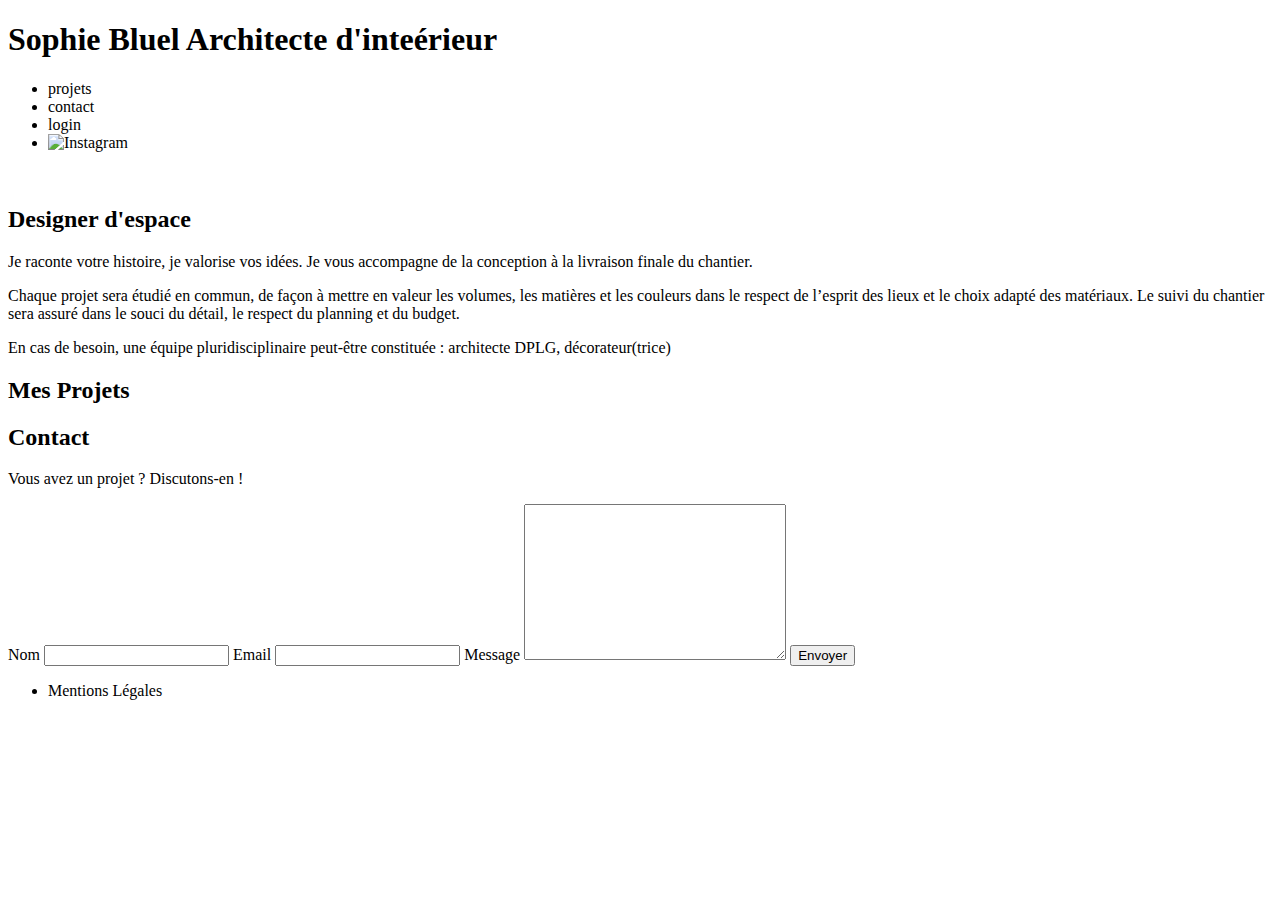
==== FrontEnd/index.html @ 1bb4367b "Récuération travaux back-end et affichage" ====
<!DOCTYPE html>
<html lang="fr">
<head>
	<meta charset="UTF-8">
	<title>Sophie Bluel - Architecte d'intérieur</title>
	<meta name="viewport" content="width=device-width, initial-scale=1.0">
	<link rel="preconnect" href="https://fonts.googleapis.com">
	<link rel="preconnect" href="https://fonts.gstatic.com" crossorigin>
	<link href="https://fonts.googleapis.com/css2?family=Syne:wght@700;800&family=Work+Sans&display=swap" rel="stylesheet">
	<meta name="description" content="">
	<link rel="stylesheet" href="./assets/style.css">
	<script src="travaux.js"></script>
</head>
<body>
<header>
	<h1>Sophie Bluel <span>Architecte d'inteérieur</span></h1>
	<nav>
		<ul>
			<li>projets</li>
			<li>contact</li>
			<li>login</li>
			<li><img src="./assets/icons/instagram.png" alt="Instagram"></li>
		</ul>
	</nav>
</header>
<main>
	<section id="introduction">
		<figure>
			<img src="./assets/images/sophie-bluel.png" alt="">
		</figure>
		<article>
			<h2>Designer d'espace</h2>
			<p>Je raconte votre histoire, je valorise vos idées. Je vous accompagne de la conception à la livraison finale du chantier.</p>
			<p>Chaque projet sera étudié en commun, de façon à mettre en valeur les volumes, les matières et les couleurs dans le respect de l’esprit des lieux et le choix adapté des matériaux. Le suivi du chantier sera assuré dans le souci du détail, le respect du planning et du budget.</p>
			<p>En cas de besoin, une équipe pluridisciplinaire peut-être constituée : architecte DPLG, décorateur(trice)</p>
		</article>
	</section>
	<section id="portfolio">
		<h2>Mes Projets</h2>
		<div class="gallery">
			
		</div>
	</section>
	<section id="contact">
		<h2>Contact</h2>
		<p>Vous avez un projet ? Discutons-en !</p>
		<form action="#" method="post">
			<label for="name">Nom</label>
			<input type="text" name="name" id="name">
			<label for="email">Email</label>
			<input type="email" name="email" id="email">
			<label for="message">Message</label>
			<textarea name="message" id="message" cols="30" rows="10"></textarea>
			<input type="submit" value="Envoyer">
		</form>
	</section>
</main>

<footer>
	<nav>
		<ul>
			<li>Mentions Légales</li>
		</ul>
	</nav>
</footer>
</body>
</html>
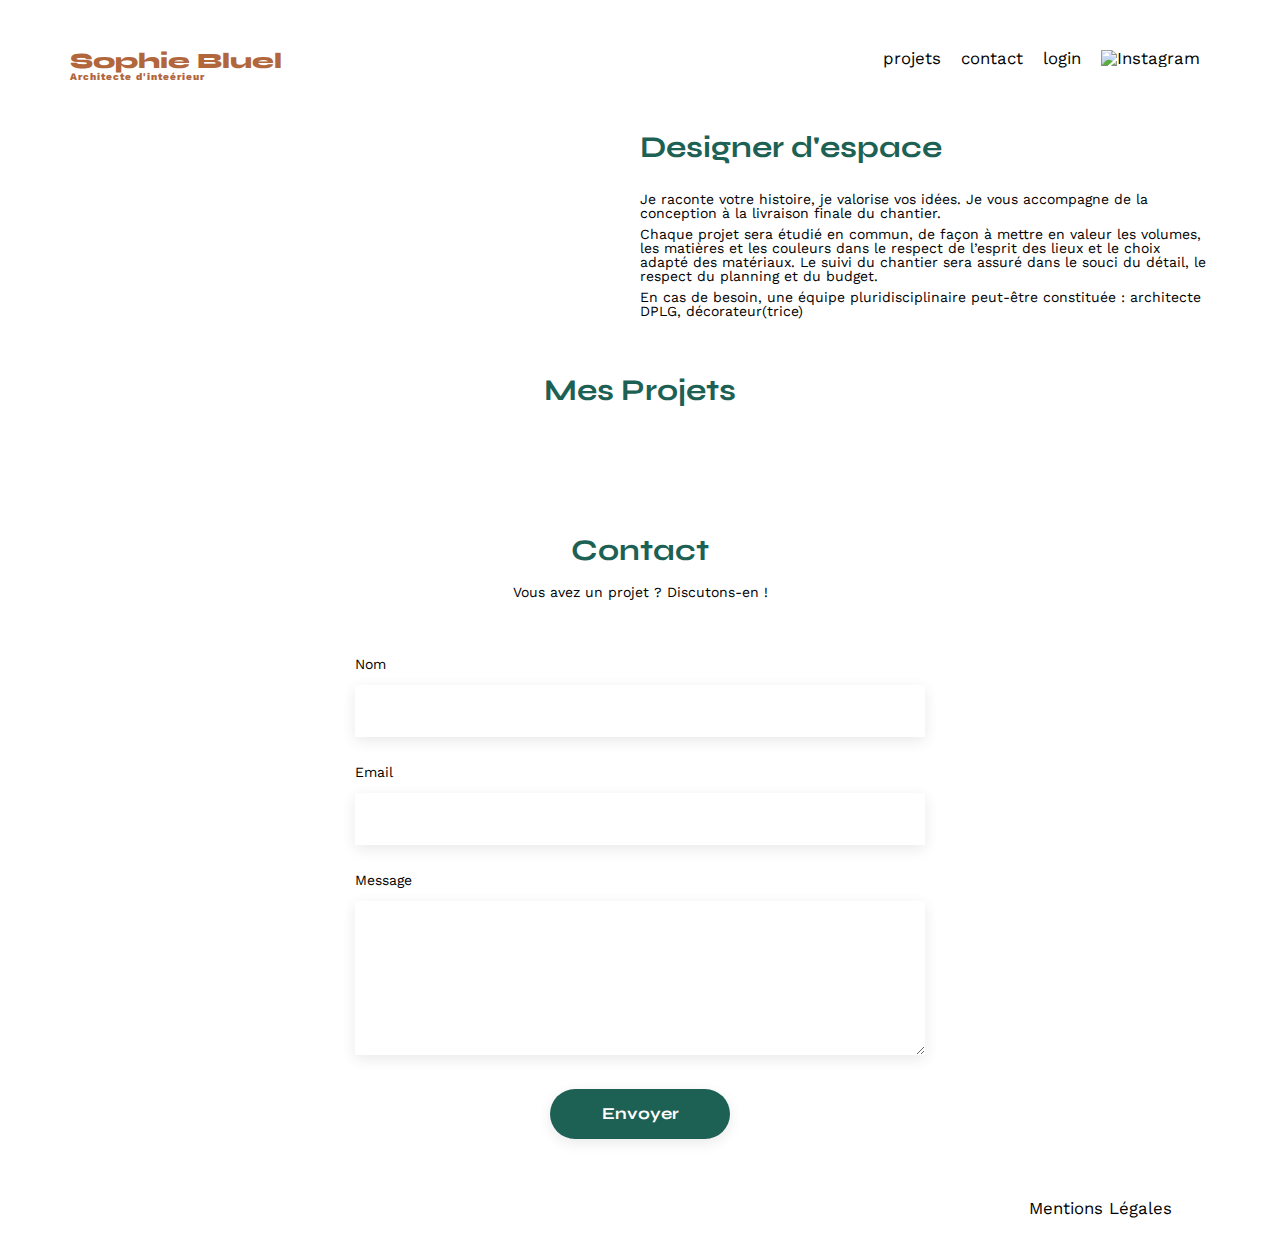
==== commit 13dee453: "Maj" ====
--- a/FrontEnd/index.html
+++ b/FrontEnd/index.html
@@ -9,7 +9,7 @@
 	<link href="https://fonts.googleapis.com/css2?family=Syne:wght@700;800&family=Work+Sans&display=swap" rel="stylesheet">
 	<meta name="description" content="">
 	<link rel="stylesheet" href="./assets/style.css">
-	<script src="travaux.js"></script>
+	<script defer src="travaux.js"></script>
 </head>
 <body>
 <header>
@@ -37,6 +37,9 @@
 	</section>
 	<section id="portfolio">
 		<h2>Mes Projets</h2>
+		<form class="filtres" id="filtres">
+			
+		</form>
 		<div class="gallery">
 			
 		</div>
--- a/FrontEnd/assets/style.css
+++ b/FrontEnd/assets/style.css
@@ -0,0 +1,212 @@
+/* http://meyerweb.com/eric/tools/css/reset/
+   v2.0 | 20110126
+   License: none (public domain)
+*/
+
+html, body, div, span, applet, object, iframe,
+h1, h2, h3, h4, h5, h6, p, blockquote, pre,
+a, abbr, acronym, address, big, cite, code,
+del, dfn, em, img, ins, kbd, q, s, samp,
+small, strike, strong, sub, sup, tt, var,
+b, u, i, center,
+dl, dt, dd, ol, ul, li,
+fieldset, form, label, legend,
+table, caption, tbody, tfoot, thead, tr, th, td,
+article, aside, canvas, details, embed,
+figure, figcaption, footer, header, hgroup,
+menu, nav, output, ruby, section, summary,
+time, mark, audio, video {
+	margin: 0;
+	padding: 0;
+	border: 0;
+	font-size: 100%;
+	font: inherit;
+	vertical-align: baseline;
+}
+/* HTML5 display-role reset for older browsers */
+article, aside, details, figcaption, figure,
+footer, header, hgroup, menu, nav, section {
+	display: block;
+}
+body {
+	line-height: 1;
+}
+ol, ul {
+	list-style: none;
+}
+blockquote, q {
+	quotes: none;
+}
+blockquote:before, blockquote:after,
+q:before, q:after {
+	content: '';
+	content: none;
+}
+table {
+	border-collapse: collapse;
+	border-spacing: 0;
+}
+/** end reset css**/
+body {
+	max-width: 1140px;
+	margin:auto;
+	font-family: 'Work Sans' ;
+	font-size: 14px;
+}
+header {
+	display: flex;
+	justify-content: space-between;
+	margin: 50px 0
+}
+section {
+	margin: 50px 0
+}
+
+h1{
+	display: flex;
+	flex-direction: column;
+	font-family: 'Syne';
+	font-size: 22px;
+	font-weight: 800;
+	color: #B1663C
+}
+
+h1 > span {
+	font-family: 'Work Sans';
+	font-size:10px;
+	letter-spacing: 0.1em;
+}
+
+h2{
+	font-family: 'Syne';
+	font-weight: 700;
+	font-size: 30px;
+	color: #1D6154
+}
+nav ul {
+	display: flex;
+	align-items: center;
+	list-style-type: none;
+
+}
+nav li {
+	padding: 0 10px;
+	font-size: 1.2em;
+}
+
+li:hover {
+	color: #B1663C;
+}
+#introduction {
+	display: flex;
+	align-items: center;
+}
+#introduction figure {
+	flex: 1
+}
+#introduction img {
+	display: block;
+	margin: auto;
+	width: 80%;
+}
+
+#introduction article {
+	flex: 1
+}
+#introduction h2 {
+	margin-bottom: 1em;
+}
+
+#introduction p {
+	margin-bottom: 0.5em;
+}
+#portfolio h2 {
+	text-align: center;
+	margin-bottom: 1em;
+}
+.gallery {
+	width: 100%;
+	display: grid;
+	grid-template-columns: 1fr 1fr 1fr;
+	grid-column-gap: 20px;
+	grid-row-gap: 20px;
+}
+
+.gallery img {
+	width: 100%;
+
+}
+#contact {
+	width: 50%;
+margin: auto;
+}
+#contact > * {
+	text-align: center;
+
+}
+#contact h2{
+	margin-bottom: 20px;
+}
+#contact form {
+	text-align: left;
+	margin-top:30px;
+	display: flex;
+	flex-direction: column;
+}
+
+#contact input {
+	height: 50px;
+	font-size: 1.2em;
+	border: none;
+	box-shadow: 0px 4px 14px rgba(0, 0, 0, 0.09);
+}
+#contact label {
+	margin: 2em 0 1em 0;
+}
+#contact textarea {
+	border: none;
+	box-shadow: 0px 4px 14px rgba(0, 0, 0, 0.09);
+}
+
+input[type="submit"]{
+	font-family: 'Syne';
+	font-weight: 700;
+	color: white;
+	background-color: #1D6154;
+	margin : 2em auto ;
+	width: 180px;
+	text-align: center;
+	border-radius: 60px ;
+}
+
+footer nav ul {
+	display: flex;
+	justify-content: flex-end;
+	margin: 2em
+}
+
+.filtres
+{
+	display: flex;
+	justify-content: center;
+	margin-bottom: 50px;
+}
+
+.filtres button
+{
+	border: 1px solid #1D6154;
+	border-radius: 25px;
+	background-color: white;
+	margin-right: 10px;
+	padding-left: 5px;
+	padding-right: 5px;
+	padding-top: 5px;
+	padding-bottom: 5px;
+	font-family: 'work', sans-serif;
+}
+
+.filtres button:hover
+{
+	background-color: #1D6154;
+	color: white;
+}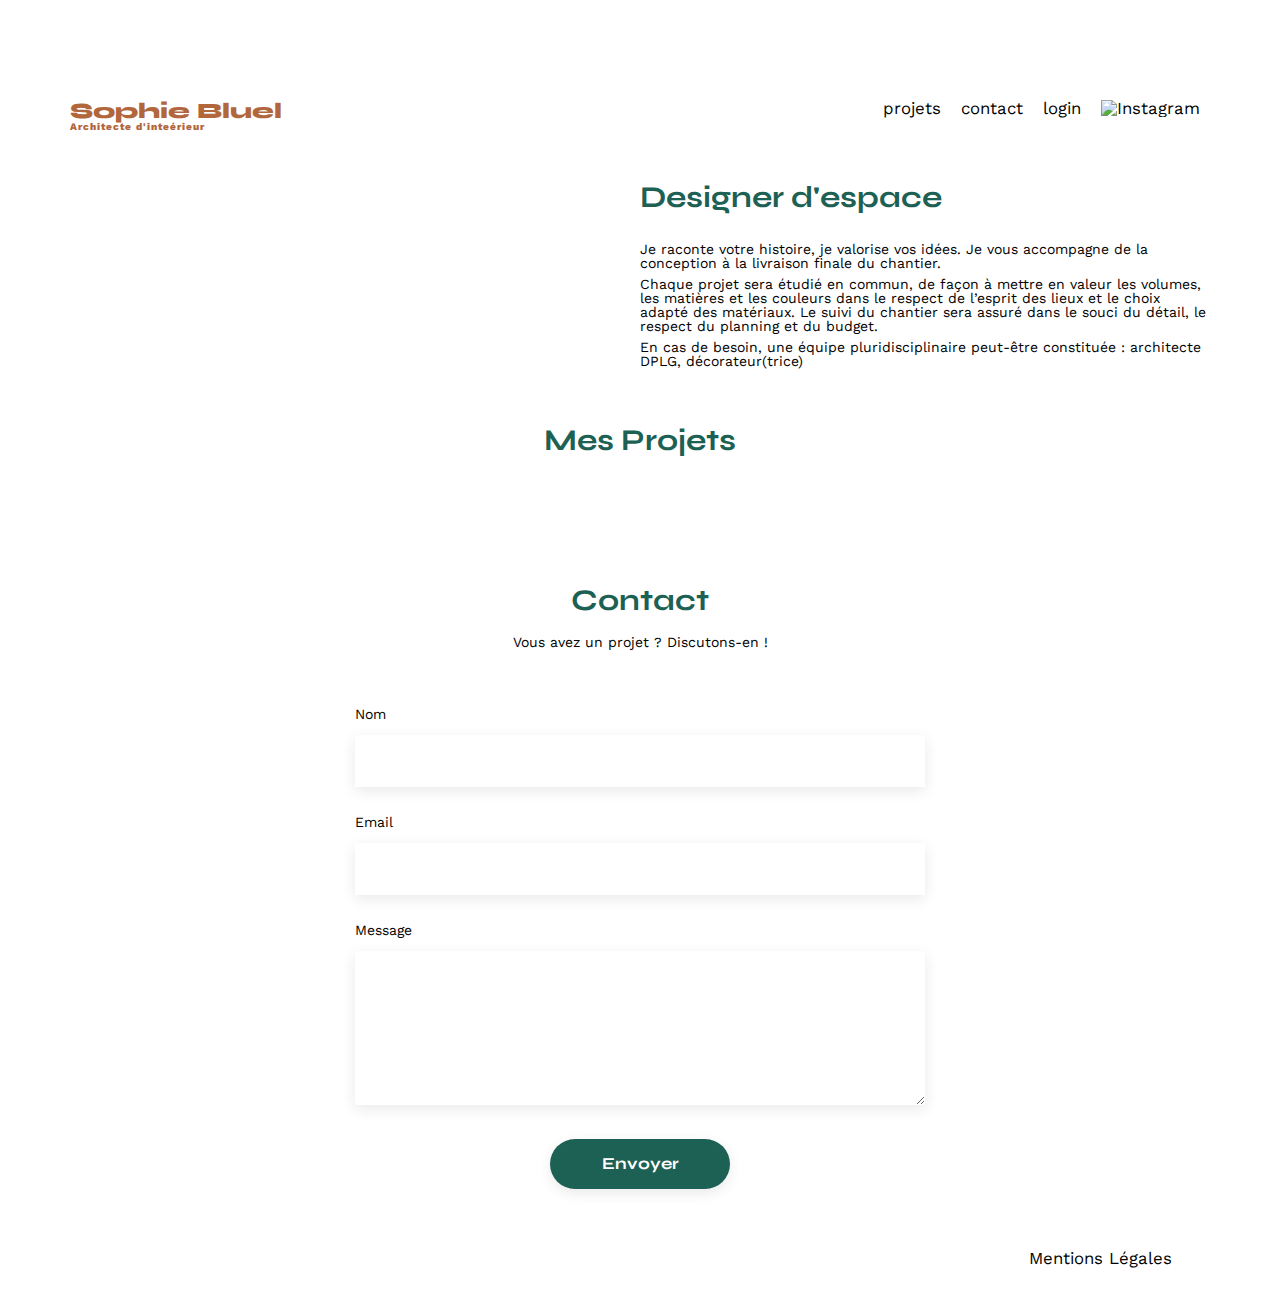
==== commit d151de82: "ajout Login et Modal" ====
--- a/FrontEnd/index.html
+++ b/FrontEnd/index.html
@@ -9,21 +9,44 @@
 	<link href="https://fonts.googleapis.com/css2?family=Syne:wght@700;800&family=Work+Sans&display=swap" rel="stylesheet">
 	<meta name="description" content="">
 	<link rel="stylesheet" href="./assets/style.css">
-	<script defer src="travaux.js"></script>
+	<script src="travaux.js" defer></script>
+	<script src="https://kit.fontawesome.com/6b22252ea7.js" crossorigin="anonymous"></script>
 </head>
 <body>
+	<div class="bandeNoir">
+
+	</div>
 <header>
 	<h1>Sophie Bluel <span>Architecte d'inteérieur</span></h1>
 	<nav>
 		<ul>
 			<li>projets</li>
 			<li>contact</li>
-			<li>login</li>
+			<li class="loginU"><a class ="logOutIfIn" href="login.html">login</a></li>
 			<li><img src="./assets/icons/instagram.png" alt="Instagram"></li>
 		</ul>
 	</nav>
 </header>
 <main>
+	<aside id="modal" class="modal" aria-hidden="true" role="dialog" style="display: none;">
+		<div class="modal-wrapper js-modal-stop">
+			<div class="icons-modal">
+				<button class="modal-back" style="visibility: hidden;"><i class="fa-solid fa-arrow-left"></i></button>
+				<button class="modal-close"><i class="fa-solid fa-xmark"></i></button>
+			</div>
+			<div class="header-modal">
+			<p id="titre">Galerie photo</p>
+			</div>
+			<div class="formModal">
+				<div class="picturesPlacement">
+				</div>
+				<div class="method-modal">
+					<button class="ajout">Ajouter une photo</button>
+					<button class="suppression">Supprimer la galerie</button>
+				</div>
+			</div>
+		</div>
+	</aside>
 	<section id="introduction">
 		<figure>
 			<img src="./assets/images/sophie-bluel.png" alt="">
@@ -36,13 +59,14 @@
 		</article>
 	</section>
 	<section id="portfolio">
-		<h2>Mes Projets</h2>
+		<h2 class="titrePorto">Mes Projets</h2>
 		<form class="filtres" id="filtres">
 			
 		</form>
 		<div class="gallery">
 			
 		</div>
+		<!-- <button id="testt">Test event</button> -->
 	</section>
 	<section id="contact">
 		<h2>Contact</h2>
--- a/FrontEnd/assets/style.css
+++ b/FrontEnd/assets/style.css
@@ -197,16 +197,286 @@
 	border: 1px solid #1D6154;
 	border-radius: 25px;
 	background-color: white;
+	color: #1D6154;
 	margin-right: 10px;
 	padding-left: 5px;
 	padding-right: 5px;
 	padding-top: 5px;
 	padding-bottom: 5px;
-	font-family: 'work', sans-serif;
+	font-family: 'Syne', sans-serif;
 }
 
 .filtres button:hover
 {
 	background-color: #1D6154;
 	color: white;
-}+}
+
+.connexionForm
+{
+	display: flex;
+	flex-direction: column;
+	align-items: center;
+	width: 100%;
+	margin-top: 150px;
+	margin-bottom: 280px;
+}
+
+
+.submition
+{
+	display: flex;
+	flex-direction: column;
+	align-items: center;
+	margin-top: 30px;
+}
+
+.submition > a
+{
+	text-decoration: none;
+	color: #3d3d3d;
+	border-bottom: 1px solid #3d3d3d;
+	margin-top: 15px;
+}
+
+.submition > button
+{
+	background-color: #1D6154;
+	border: 1px solid #1D6154;
+	color: white;
+	border-radius: 60px;
+	height: 30px;
+	width: 160px;
+}
+
+.footerLog
+{
+	margin-bottom: 1px;
+}
+
+.email
+{
+	display: flex;
+	flex-direction: column;
+	align-items: flex-start;
+	margin-top: 30px;
+}
+
+.email > input
+{
+	width: 290px;
+	height: 35px;
+	margin-top: 2px;
+	box-shadow: 1px 4px 7px #E5E5E5 ;
+	border-radius: 0;
+	border-style: none;
+}
+
+.mdp
+{
+	display: flex;
+	flex-direction: column;
+	align-items: flex-start;
+	margin-top: 30px;
+}
+
+.mdp > input
+{
+	width: 290px;
+	height: 35px;
+	margin-top: 2px;
+	box-shadow: 1px 4px 7px #E5E5E5;
+	border-radius: 0;
+	border-style: none;
+}
+
+.titreRenvoie > a
+{
+	color: #B1663C;
+	text-decoration: none;
+}
+
+.loginG
+{
+	background-color: #fffef8;
+}
+
+.loginU > a
+{
+	text-decoration: none;
+	color: black;
+}
+
+.loginU > a:hover
+{
+	color: #B1663C;
+}
+
+.bandeNoir
+{
+	max-height: 77px;
+	height: 50px;
+	width: 100%;
+	display: flex;
+	justify-content: center;
+	align-items: center;
+	font-family: 'Syne', sans-serif;
+}
+
+.bandeNoir > p
+{
+	color: white;
+	margin-right: 10px;
+}
+
+.bandeNoir > button
+{
+	background-color: white;
+	border-radius: 60px;
+	width: 190px;
+	height: 30px;
+	border: 1px solid white;
+}
+
+.titrePorto
+{
+	display: flex;
+	align-items: center;
+	justify-content: center;
+}
+
+.titrePorto > button
+{
+	margin-left: 10px;
+	font-family: 'Syne', sans-serif;
+	border-style: none;
+	background-color: transparent;
+	font-style: normal;
+}
+
+.titrePorto > button:hover
+{
+	border-bottom: 1px solid black;
+}
+
+.modal
+{
+	position: fixed;
+	display: flex;
+	align-items: center;
+	justify-content: center;
+	top: 0;
+	left: 0;
+	width: 100%;
+	height: 100%;
+	background: rgba(0, 0, 0, 0.5);
+}
+
+.modal-wrapper
+{
+	width: 40%;
+	/* height: 60%; */
+	background-color: white;
+	display:flex;
+	flex-direction: column;
+	padding: 60px;
+	border-radius: 10px;
+}
+
+.picturesPlacement > figure > img
+{
+	max-width: 85px;
+	width: 100%;
+	max-height: 120px;
+	height: 100%;
+}
+
+.picturesPlacement
+ {
+	display: grid;
+	grid-template-columns: repeat(5, 17%);
+	grid-column-gap: 10px;
+	grid-row-gap: 30px;
+	justify-content: center;
+ }
+
+.header-modal > h3
+{
+	font-family: 'Syne', sans-serif;
+	font-size: 26px;
+	color: black;
+	font-weight: lighter;
+	margin-right: 125px;
+}
+
+.header-modal
+{
+	width: 100%;
+	text-align: center;
+	margin-bottom: 35px;
+	font-size: 26px;
+}
+
+.method-modal
+{
+	display: flex;
+	flex-direction: column;
+	align-items: center;
+	margin-top: 60px;
+	border-top: 1px solid #b3b3b3;
+	padding-top: 50px;
+}
+
+.ajout
+{
+	color: white;
+	background-color: #1D6154;
+	width: 230px;
+	height: 30px;
+	border-style: none;
+	border-radius: 60px;
+	font-family: 'Syne', sans-serif;
+	margin-bottom: 15px;
+}
+
+.suppression
+{
+	font-family: 'Syne', sans-serif;
+	border-style: none;
+	color: #B1663C;
+	background-color: white;
+}
+
+.icons-modal
+{
+	display: flex;
+	justify-content: space-between;
+	margin-bottom: 20px;
+}
+
+.fa-arrow-left
+{
+	visibility: hidden;
+	background-color: white;
+	border-style: none;
+}
+
+#titre
+{
+	font-size: 26px;
+}
+
+.modal-close
+{
+	background-color: white;
+	border-style: none;
+}
+
+.modal-ajout-photo
+{
+	background-color: #E8F1F6;
+	font-family: 'Syne', sans-serif;
+	display: flex;
+	flex-direction: column;
+	align-items: center;
+}
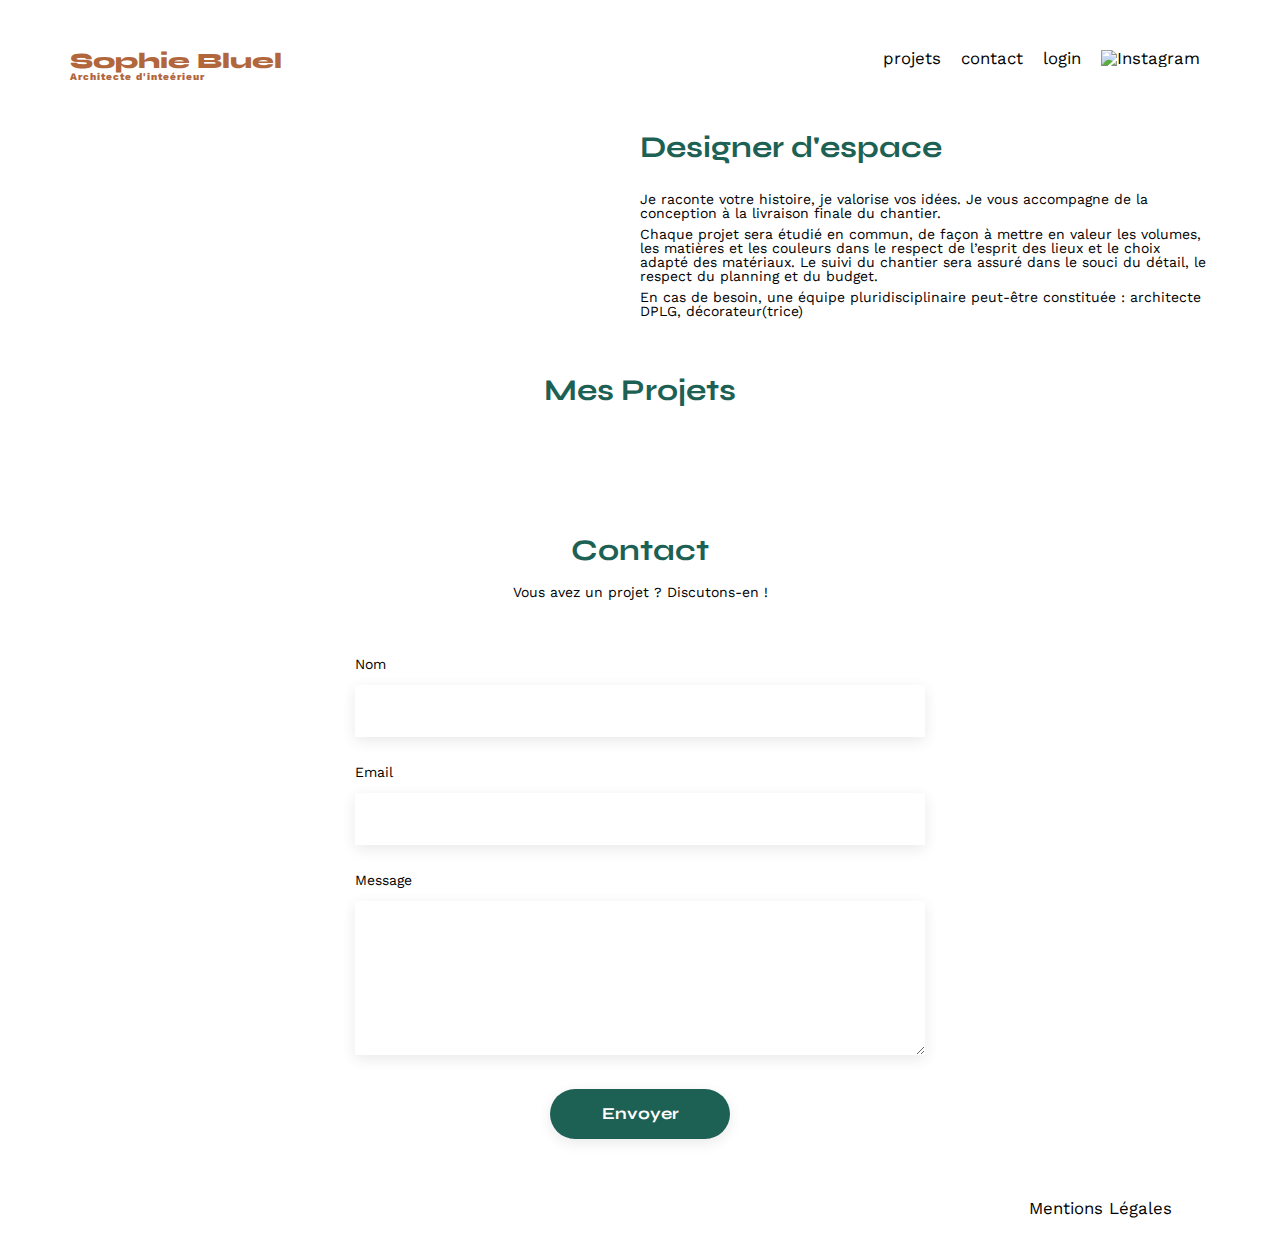
==== commit 4f45a8df: "Mise en forme page d'acceuil" ====
--- a/FrontEnd/index.html
+++ b/FrontEnd/index.html
@@ -13,9 +13,9 @@
 	<script src="https://kit.fontawesome.com/6b22252ea7.js" crossorigin="anonymous"></script>
 </head>
 <body>
-	<div class="bandeNoir">
+	<div class="bandeNoir" style="display: none;">
 
-	</div>
+	</div> 
 <header>
 	<h1>Sophie Bluel <span>Architecte d'inteérieur</span></h1>
 	<nav>
@@ -48,7 +48,7 @@
 		</div>
 	</aside>
 	<section id="introduction">
-		<figure>
+		<figure class ="sophie">
 			<img src="./assets/images/sophie-bluel.png" alt="">
 		</figure>
 		<article>
--- a/FrontEnd/assets/style.css
+++ b/FrontEnd/assets/style.css
@@ -480,3 +480,36 @@
 	flex-direction: column;
 	align-items: center;
 }
+
+.modif-archi
+{
+	display: flex;
+	margin: auto;
+	width: 80%;
+	margin-top: 5px;
+}
+
+.modif-archi > i
+{
+	margin-right: 8px;
+}
+
+.bouton-modif
+{
+	text-decoration: none;
+	color: black;
+	font-size: 14px;
+}
+
+.logo-bouton-modif
+{
+	color: black;
+	font-size: 14px;
+	margin-right: 8px;
+}
+
+.div-bouton-modif
+{
+	display: flex;
+	margin-left: 15px;
+}